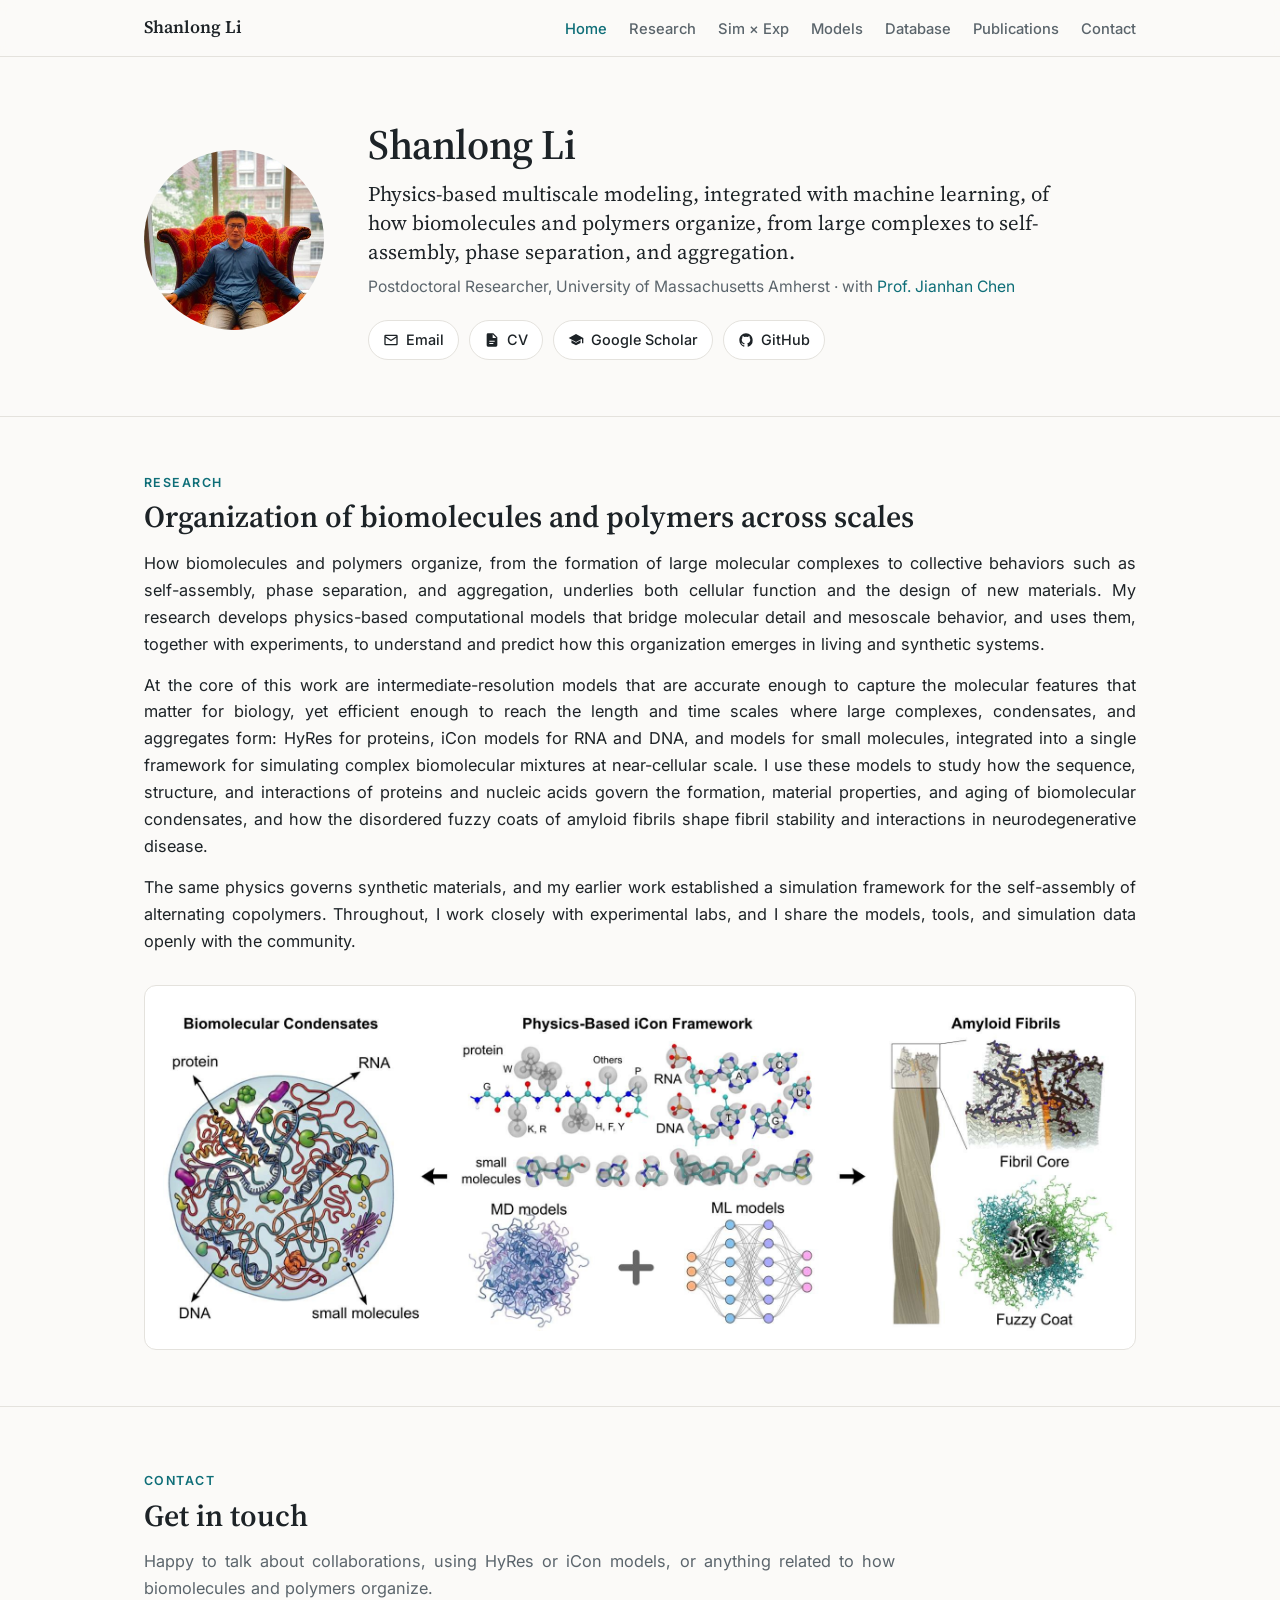
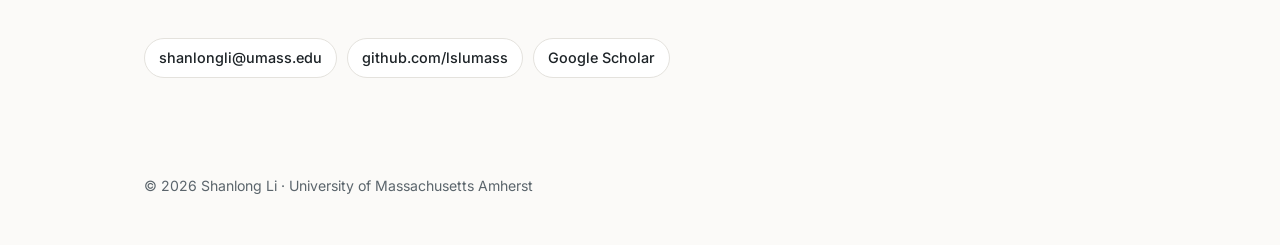
==== index.html @ cb56fe0e "Reframe research as organization, add ML, rename Sim x Exp, justify text Co-Authored-By: Claude Opus" ====
<!DOCTYPE html>
<html lang="en">
<head>
<meta charset="UTF-8">
<meta name="viewport" content="width=device-width, initial-scale=1.0">
<title>Shanlong Li — Multiscale Modeling of Biomolecules and Polymers</title>
<meta name="description" content="Shanlong Li, postdoctoral researcher at UMass Amherst, develops physics-based multiscale models, integrated with machine learning, to study biomolecular condensates, amyloid fibrils, and polymer self-assembly.">
<meta property="og:title" content="Shanlong Li — Multiscale Modeling of Biomolecules and Polymers">
<meta property="og:description" content="Physics-based multiscale modeling, integrated with machine learning, of how biomolecules and polymers organize, from large complexes to self-assembly, phase separation, and aggregation.">
<meta property="og:type" content="website">
<meta property="og:url" content="https://lslumass.github.io/">
<meta property="og:image" content="https://lslumass.github.io/images/profile.jpg">
<link rel="preconnect" href="https://fonts.googleapis.com">
<link rel="preconnect" href="https://fonts.gstatic.com" crossorigin>
<link href="https://fonts.googleapis.com/css2?family=Inter:wght@400;500;600&family=Source+Serif+4:opsz,wght@8..60,500;8..60,600&display=swap" rel="stylesheet">
<link rel="stylesheet" href="css/site.css">
</head>
<body>

<nav class="nav" aria-label="Site">
  <div class="wrap">
    <a class="brand" href="index.html">Shanlong Li</a>
    <ul>
      <li><a href="index.html" aria-current="page">Home</a></li>
      <li><a href="research.html">Research</a></li>
      <li><a href="collaborations.html">Sim × Exp</a></li>
      <li><a href="models.html">Models</a></li>
      <li><a href="database.html">Database</a></li>
      <li><a href="publications.html">Publications</a></li>
      <li><a href="index.html#contact">Contact</a></li>
    </ul>
  </div>
</nav>

<header class="hero" id="top">
  <div class="wrap">
    <img src="images/profile.jpg" alt="Portrait of Shanlong Li" width="180" height="180">
    <div>
      <h1>Shanlong Li</h1>
      <p class="tagline">Physics-based multiscale modeling, integrated with machine learning, of how biomolecules and polymers organize, from large complexes to self-assembly, phase separation, and aggregation.</p>
      <p class="role">Postdoctoral Researcher, University of Massachusetts Amherst · with <a href="https://mdlab-um.github.io/lab/" target="_blank" rel="noopener">Prof. Jianhan Chen</a></p>
      <div class="links">
        <a class="btn" href="mailto:shanlongli@umass.edu">
          <svg viewBox="0 0 24 24" aria-hidden="true"><path d="M4 4h16a2 2 0 0 1 2 2v12a2 2 0 0 1-2 2H4a2 2 0 0 1-2-2V6a2 2 0 0 1 2-2zm0 2v.4l8 5.1 8-5.1V6H4zm16 2.75-8 5.1-8-5.1V18h16V8.75z"/></svg>Email</a>
        <a class="btn" href="cv.pdf" target="_blank" rel="noopener">
          <svg viewBox="0 0 24 24" aria-hidden="true"><path d="M6 2h8l6 6v12a2 2 0 0 1-2 2H6a2 2 0 0 1-2-2V4a2 2 0 0 1 2-2zm7 1.5V9h5.5L13 3.5zM8 13v1.6h8V13H8zm0 3.4V18h6v-1.6H8z"/></svg>CV</a>
        <a class="btn" href="https://scholar.google.com/citations?user=8XlBe40AAAAJ&hl=en" target="_blank" rel="noopener">
          <svg viewBox="0 0 24 24" aria-hidden="true"><path d="M12 3 1 9l11 6 9-4.91V17h2V9L12 3zm-6.82 9.4v4L12 20l6.82-3.6v-4L12 16l-6.82-3.6z"/></svg>Google Scholar</a>
        <a class="btn" href="https://github.com/lslumass" target="_blank" rel="noopener">
          <svg viewBox="0 0 24 24" aria-hidden="true"><path d="M12 2C6.48 2 2 6.5 2 12.25c0 4.52 2.87 8.36 6.84 9.72.5.09.66-.22.66-.48l-.01-1.7c-2.78.62-3.37-1.36-3.37-1.36-.45-1.18-1.11-1.49-1.11-1.49-.91-.64.07-.63.07-.63 1 .07 1.53 1.06 1.53 1.06.9 1.56 2.36 1.11 2.94.85.09-.66.35-1.11.63-1.36-2.22-.26-4.56-1.14-4.56-5.05 0-1.12.39-2.04 1.03-2.76-.1-.26-.45-1.29.1-2.68 0 0 .84-.28 2.76 1.05a9.15 9.15 0 0 1 5.02 0c1.93-1.33 2.76-1.05 2.76-1.05.55 1.39.2 2.41.1 2.68.64.72 1.03 1.64 1.03 2.76 0 3.92-2.34 4.78-4.57 5.04.36.32.68.95.68 1.91l-.01 2.84c0 .26.17.57.67.47A10.1 10.1 0 0 0 22 12.25C22 6.58 17.52 2 12 2z"/></svg>GitHub</a>
      </div>
    </div>
  </div>
</header>

<main>

<section id="summary" class="home-summary">
  <div class="wrap">
    <p class="eyebrow">Research</p>
    <h2>Organization of biomolecules and polymers across scales</h2>
    <div class="home-text">
      <p>How biomolecules and polymers organize, from the formation of large molecular complexes to collective behaviors such as self-assembly, phase separation, and aggregation, underlies both cellular function and the design of new materials. My research develops physics-based computational models that bridge molecular detail and mesoscale behavior, and uses them, together with experiments, to understand and predict how this organization emerges in living and synthetic systems.</p>
      <p>At the core of this work are intermediate-resolution models that are accurate enough to capture the molecular features that matter for biology, yet efficient enough to reach the length and time scales where large complexes, condensates, and aggregates form: HyRes for proteins, iCon models for RNA and DNA, and models for small molecules, integrated into a single framework for simulating complex biomolecular mixtures at near-cellular scale. I use these models to study how the sequence, structure, and interactions of proteins and nucleic acids govern the formation, material properties, and aging of biomolecular condensates, and how the disordered fuzzy coats of amyloid fibrils shape fibril stability and interactions in neurodegenerative disease.</p>
      <p>The same physics governs synthetic materials, and my earlier work established a simulation framework for the self-assembly of alternating copolymers. Throughout, I work closely with experimental labs, and I share the models, tools, and simulation data openly with the community.</p>
    </div>
    <figure class="home-overview">
      <img src="images/home_overview.jpg" alt="Physics-based iCon framework: intermediate-resolution protein, nucleic acid, and small-molecule models combined with machine learning, applied to biomolecular condensates and amyloid fibrils with their fuzzy coats" width="2050" height="704" loading="lazy">
    </figure>
  </div>
</section>

<section id="contact">
  <div class="wrap">
    <p class="eyebrow">Contact</p>
    <h2>Get in touch</h2>
    <p class="lede">Happy to talk about collaborations, using HyRes or iCon models, or anything related to how biomolecules and polymers organize.</p>
    <div class="contact-grid">
      <a class="btn" href="mailto:shanlongli@umass.edu">shanlongli@umass.edu</a>
      <a class="btn" href="https://github.com/lslumass" target="_blank" rel="noopener">github.com/lslumass</a>
      <a class="btn" href="https://scholar.google.com/citations?user=8XlBe40AAAAJ&hl=en" target="_blank" rel="noopener">Google Scholar</a>
    </div>
  </div>
</section>

</main>

<footer>
  <div class="wrap">© 2026 Shanlong Li · University of Massachusetts Amherst</div>
</footer>
</body>
</html>
---- css/site.css ----
:root {
    --bg: #fbfaf8;
    --surface: #ffffff;
    --text: #1d2327;
    --muted: #5b656c;
    --line: #e4e2dd;
    --accent: #0e6e78;
    --accent-soft: #e3f1f2;
    --mark: #b4541a;
    --figure-bg: #ffffff;
    --shadow: 0 1px 2px rgba(0,0,0,.04), 0 4px 16px rgba(0,0,0,.04);
    --serif: "Source Serif 4", Georgia, "Times New Roman", serif;
    --sans: "Inter", system-ui, -apple-system, "Segoe UI", sans-serif;
  }
  @media (prefers-color-scheme: dark) {
    :root:not([data-theme="light"]) {
      --bg: #121619;
      --surface: #1a2024;
      --text: #e6e9eb;
      --muted: #9aa5ac;
      --line: #2b3439;
      --accent: #5cc3cc;
      --accent-soft: #173136;
      --mark: #f0a46c;
      --shadow: none;
    }
  }
  :root[data-theme="dark"] {
    --bg: #121619; --surface: #1a2024; --text: #e6e9eb; --muted: #9aa5ac;
    --line: #2b3439; --accent: #5cc3cc; --accent-soft: #173136; --mark: #f0a46c; --shadow: none;
  }

  * { box-sizing: border-box; margin: 0; padding: 0; }
  html { scroll-padding-top: 72px; }
  body {
    font-family: var(--sans);
    font-size: 16px;
    line-height: 1.65;
    color: var(--text);
    background: var(--bg);
    -webkit-font-smoothing: antialiased;
  }
  a { color: var(--accent); text-decoration: none; }
  a:hover { text-decoration: underline; }
  img { max-width: 100%; height: auto; display: block; }
  .wrap { max-width: 1040px; margin: 0 auto; padding: 0 24px; }

  /* Nav */
  .nav {
    position: sticky; top: 0; z-index: 10;
    background: color-mix(in srgb, var(--bg) 88%, transparent);
    backdrop-filter: blur(8px);
    border-bottom: 1px solid var(--line);
  }
  .nav .wrap { display: flex; align-items: center; justify-content: space-between; gap: 16px; height: 56px; }
  .nav .brand { font-family: var(--serif); font-weight: 600; font-size: 1.1rem; color: var(--text); white-space: nowrap; }
  .nav ul { list-style: none; display: flex; gap: 22px; overflow-x: auto; scrollbar-width: none; }
  .nav ul::-webkit-scrollbar { display: none; }
  .nav ul a { color: var(--muted); font-size: .92rem; font-weight: 500; white-space: nowrap; }
  .nav ul a:hover { color: var(--accent); text-decoration: none; }

  /* Hero */
  .hero { padding: 64px 0 56px; border-bottom: 1px solid var(--line); }
  .hero .wrap { display: grid; grid-template-columns: 180px 1fr; gap: 44px; align-items: center; }
  .hero img { width: 180px; height: 180px; border-radius: 50%; object-fit: cover; }
  .hero h1 { font-family: var(--serif); font-weight: 600; font-size: 2.6rem; line-height: 1.15; letter-spacing: -.01em; }
  .hero .tagline { font-family: var(--serif); font-size: 1.3rem; color: var(--text); margin: 10px 0 8px; line-height: 1.4; max-width: 34em; }
  .hero .role { color: var(--muted); font-size: .98rem; }
  .links { display: flex; flex-wrap: wrap; gap: 10px; margin-top: 20px; }
  .btn {
    display: inline-flex; align-items: center; gap: 7px;
    padding: 7px 14px; border: 1px solid var(--line); border-radius: 999px;
    font-size: .9rem; font-weight: 500; color: var(--text); background: var(--surface);
  }
  .btn:hover { border-color: var(--accent); color: var(--accent); text-decoration: none; }
  .btn svg { width: 16px; height: 16px; fill: currentColor; }

  /* Sections */
  section { padding: 64px 0; border-bottom: 1px solid var(--line); }
  section:last-of-type { border-bottom: none; }
  .eyebrow { font-size: .78rem; font-weight: 600; letter-spacing: .12em; text-transform: uppercase; color: var(--accent); margin-bottom: 6px; }
  h2 { font-family: var(--serif); font-weight: 600; font-size: 1.9rem; line-height: 1.2; margin-bottom: 14px; }
  .lede { color: var(--muted); max-width: 46em; margin-bottom: 36px; font-size: 1.02rem; }

  /* Research themes */
  .theme { display: grid; grid-template-columns: 1fr auto; gap: 48px; align-items: center; padding: 32px 0; border-top: 1px solid var(--line); }
  .theme:first-of-type { border-top: none; padding-top: 0; }
  .theme .num { font-family: var(--serif); color: var(--accent); font-size: 1rem; font-weight: 600; }
  .theme h3 { font-family: var(--serif); font-weight: 600; font-size: 1.35rem; line-height: 1.3; margin: 2px 0 10px; }
  .theme p { color: var(--text); margin-bottom: 12px; }
  .theme .key { font-size: .9rem; color: var(--muted); }
  .theme .key a { font-weight: 500; }
  .figs { display: grid; gap: 12px; }
  figure { background: var(--figure-bg); border: 1px solid var(--line); border-radius: 10px; padding: 12px; }
  figure figcaption { font-size: .75rem; font-weight: 600; letter-spacing: .08em; text-transform: uppercase; color: #3d474d; margin: 0 0 8px 2px; }
  figure img { margin: 0 auto; }
  .figs figure.fig-sm, .figs figure.fig-md { width: fit-content; max-width: 100%; margin: 0 auto; }
  figure.fig-sm img { width: 300px; max-width: 100%; }
  figure.fig-xs img { width: 240px; }
  figure.fig-md img { width: 320px; max-width: 100%; }
  .theme-wide { grid-template-columns: 1fr; gap: 20px; }
  .theme-wide > div:first-child { max-width: 46em; }
  .tiles { display: grid; grid-template-columns: repeat(4, 1fr); gap: 14px; }
  .tile { padding: 10px; display: flex; flex-direction: column; }
  .tile img { aspect-ratio: 1; object-fit: contain; width: 100%; }
  .tile figcaption { text-transform: none; letter-spacing: 0; font-size: .85rem; font-weight: 600; margin: 8px 2px 0; display: flex; flex-direction: column; gap: 1px; }
  .tile figcaption a { font-weight: 500; font-size: .8rem; color: #0e6e78; }
  .collab-grid { margin: 10px 0 26px; }
  .collab-card figcaption { display: flex; flex-direction: column; gap: 1px; }
  .collab-card figcaption .lab { font-weight: 400; color: var(--muted); font-size: .8rem; }
  .collab-card figcaption .refs { font-weight: 500; font-size: .8rem; }
  #collaborations .tiles-label { margin: 0; }
  .tiles-label { font-size: .78rem; font-weight: 600; letter-spacing: .1em; text-transform: uppercase; color: var(--muted); margin: 6px 0 -8px; }
  .tile-groups { display: grid; grid-template-columns: 1fr 1fr; gap: 20px; }
  .tile-groups .tiles-label { margin: 0 0 8px; }
  .tiles-compact { gap: 8px; }
  .tiles-4 { max-width: 620px; }
  .tiles-compact .tile { padding: 6px; border-radius: 8px; }
  .tiles-compact .tile figcaption { font-size: .74rem; margin: 6px 1px 0; line-height: 1.3; }
  .tiles-compact .tile figcaption a { font-size: inherit; font-weight: 600; }

  /* Models cards */
  .cards { display: grid; grid-template-columns: repeat(2, 1fr); gap: 18px; }
  .card { background: var(--surface); border: 1px solid var(--line); border-radius: 12px; padding: 22px; box-shadow: var(--shadow); display: flex; flex-direction: column; }
  .card .tag { font-size: .75rem; font-weight: 600; color: var(--accent); background: var(--accent-soft); border-radius: 999px; padding: 2px 10px; align-self: flex-start; margin-bottom: 10px; }
  .card h3 { font-family: var(--serif); font-size: 1.25rem; font-weight: 600; margin-bottom: 6px; }
  .card p { color: var(--muted); font-size: .95rem; margin-bottom: 14px; flex: 1; }
  .card .actions { display: flex; flex-wrap: wrap; gap: 6px 16px; font-size: .9rem; font-weight: 500; }
  .db-rows { display: grid; gap: 18px; }
  .db-row { display: grid; grid-template-columns: 1fr auto; gap: 28px; align-items: center; background: var(--surface); border: 1px solid var(--line); border-radius: 12px; padding: 22px; box-shadow: var(--shadow); }
  .db-text .tag { font-size: .75rem; font-weight: 600; color: var(--accent); background: var(--accent-soft); border-radius: 999px; padding: 2px 10px; display: inline-block; margin-bottom: 10px; }
  .db-text h3 { font-family: var(--serif); font-size: 1.25rem; font-weight: 600; margin-bottom: 6px; }
  .db-text p { color: var(--muted); font-size: .95rem; margin-bottom: 14px; }
  .db-text .actions { display: flex; flex-wrap: wrap; gap: 6px 16px; font-size: .9rem; font-weight: 500; }
  .db-row figure { margin: 0; }
  .db-fig img { width: 130px; max-width: 100%; }
  .db-fig-sm img { width: 115px; }
  .soon { font-size: .85rem; font-weight: 500; color: var(--muted); font-style: italic; }
  .more-tools { margin-top: 26px; font-size: .93rem; color: var(--muted); }
  .more-tools strong { color: var(--text); font-weight: 600; }

  /* Publications */
  .filters { display: flex; flex-wrap: wrap; gap: 8px; margin-bottom: 22px; }
  .chip { font: inherit; font-size: .88rem; font-weight: 500; padding: 5px 14px; border-radius: 999px; border: 1px solid var(--line); background: var(--surface); color: var(--muted); cursor: pointer; }
  .chip[aria-pressed="true"] { background: var(--accent); border-color: var(--accent); color: var(--bg); }
  .pubs { list-style: none; }
  .pub { display: grid; grid-template-columns: 64px 1fr 200px; gap: 20px; align-items: start; padding: 18px 0; border-top: 1px solid var(--line); }
  .pub:first-child { border-top: none; }
  .pub[hidden] { display: none; }
  .pub .yr { font-family: var(--serif); font-weight: 600; color: var(--muted); padding-top: 1px; }
  .pub .title { font-weight: 600; line-height: 1.45; }
  .pub .title a { color: var(--text); }
  .pub .title a:hover { color: var(--accent); }
  .pub .authors { font-size: .92rem; color: var(--muted); margin-top: 3px; }
  .pub .authors b { color: var(--text); font-weight: 600; }
  .pub .venue { font-size: .92rem; font-style: italic; color: var(--muted); }
  .pub .badge { font-style: normal; font-size: .72rem; font-weight: 600; color: var(--mark); border: 1px solid currentColor; border-radius: 4px; padding: 0 5px; margin-left: 6px; vertical-align: 1px; }
  .pub .toc { display: flex; align-items: center; justify-content: center; height: 120px; padding: 6px; background: #fff; border: 1px solid var(--line); border-radius: 8px; overflow: hidden; transition: border-color .15s; }
  .pub .toc:hover { border-color: var(--accent); }
  .pub .toc img { max-width: 100%; max-height: 100%; object-fit: contain; }
  .more-pubs { margin-top: 18px; font: inherit; font-size: .9rem; font-weight: 500; padding: 7px 16px; border-radius: 999px; border: 1px solid var(--line); background: var(--surface); color: var(--accent); cursor: pointer; }
  .more-pubs:hover { border-color: var(--accent); }
  .full-list { margin-top: 22px; font-weight: 500; }


  /* Contact */
  .contact-grid { display: flex; flex-wrap: wrap; gap: 10px; }

  footer { padding: 32px 0 48px; color: var(--muted); font-size: .88rem; }

  @media (max-width: 820px) {
    .theme { grid-template-columns: 1fr; gap: 20px; }
    .cards { grid-template-columns: 1fr; }
    .db-row { grid-template-columns: 1fr; gap: 16px; }
    .tiles { grid-template-columns: repeat(2, 1fr); }
    .tile-groups { grid-template-columns: 1fr; }
    .tiles-compact { grid-template-columns: repeat(4, 1fr); }
  }
  @media (max-width: 640px) {
    .wrap { padding: 0 16px; }
    .nav .brand { display: none; }
    .nav .wrap { justify-content: flex-start; }
    .nav .wrap { height: auto; padding-top: 8px; padding-bottom: 8px; }
    .nav ul { gap: 4px 14px; flex-wrap: wrap; overflow: visible; }
    .nav ul a { font-size: .82rem; }
    .hero { padding: 40px 0; }
    .hero .wrap { grid-template-columns: 1fr; gap: 20px; }
    .hero img { width: 120px; height: 120px; }
    .hero h1 { font-size: 2rem; }
    .hero .tagline { font-size: 1.12rem; }
    section { padding: 44px 0; }
    h2 { font-size: 1.55rem; }
    .pub { grid-template-columns: 1fr; gap: 2px; }
    .pub .toc { order: 3; margin-top: 10px; width: 100%; max-width: 240px; height: 130px; }
    .tiles-compact { grid-template-columns: repeat(2, 1fr); }
  }

  /* Multi-page additions */
  .nav ul a[aria-current="page"] { color: var(--accent); }
  .page-top { padding-top: 48px; }
  .home-summary { padding: 56px 0; border-bottom: 1px solid var(--line); }
  .home-text { max-width: none; }
  .home-text p { margin-bottom: 14px; font-size: 1.02rem; }
  .home-figs { display: grid; grid-template-columns: repeat(3, 1fr); gap: 18px; margin-top: 30px; }
  .home-figs a { display: flex; align-items: center; justify-content: center; background: var(--figure-bg); border: 1px solid var(--line); border-radius: 12px; padding: 14px; height: 230px; }
  .home-figs a:hover { border-color: var(--accent); }
  .home-overview { margin-top: 30px; background: var(--figure-bg); border: 1px solid var(--line); border-radius: 12px; padding: 18px; }
  .home-overview img { width: 100%; }
  .home-figs img { max-height: 200px; width: auto; max-width: 100%; }
  @media (max-width: 820px) { .home-figs { grid-template-columns: 1fr; } }

  /* Justified body text */
  .home-text p, .lede, .theme p:not(.key), .db-text p, .card p {
    text-align: justify; hyphens: auto; -webkit-hyphens: auto;
  }
  @media (max-width: 640px) {
    .home-text p, .lede, .theme p:not(.key), .db-text p, .card p { text-align: left; }
  }
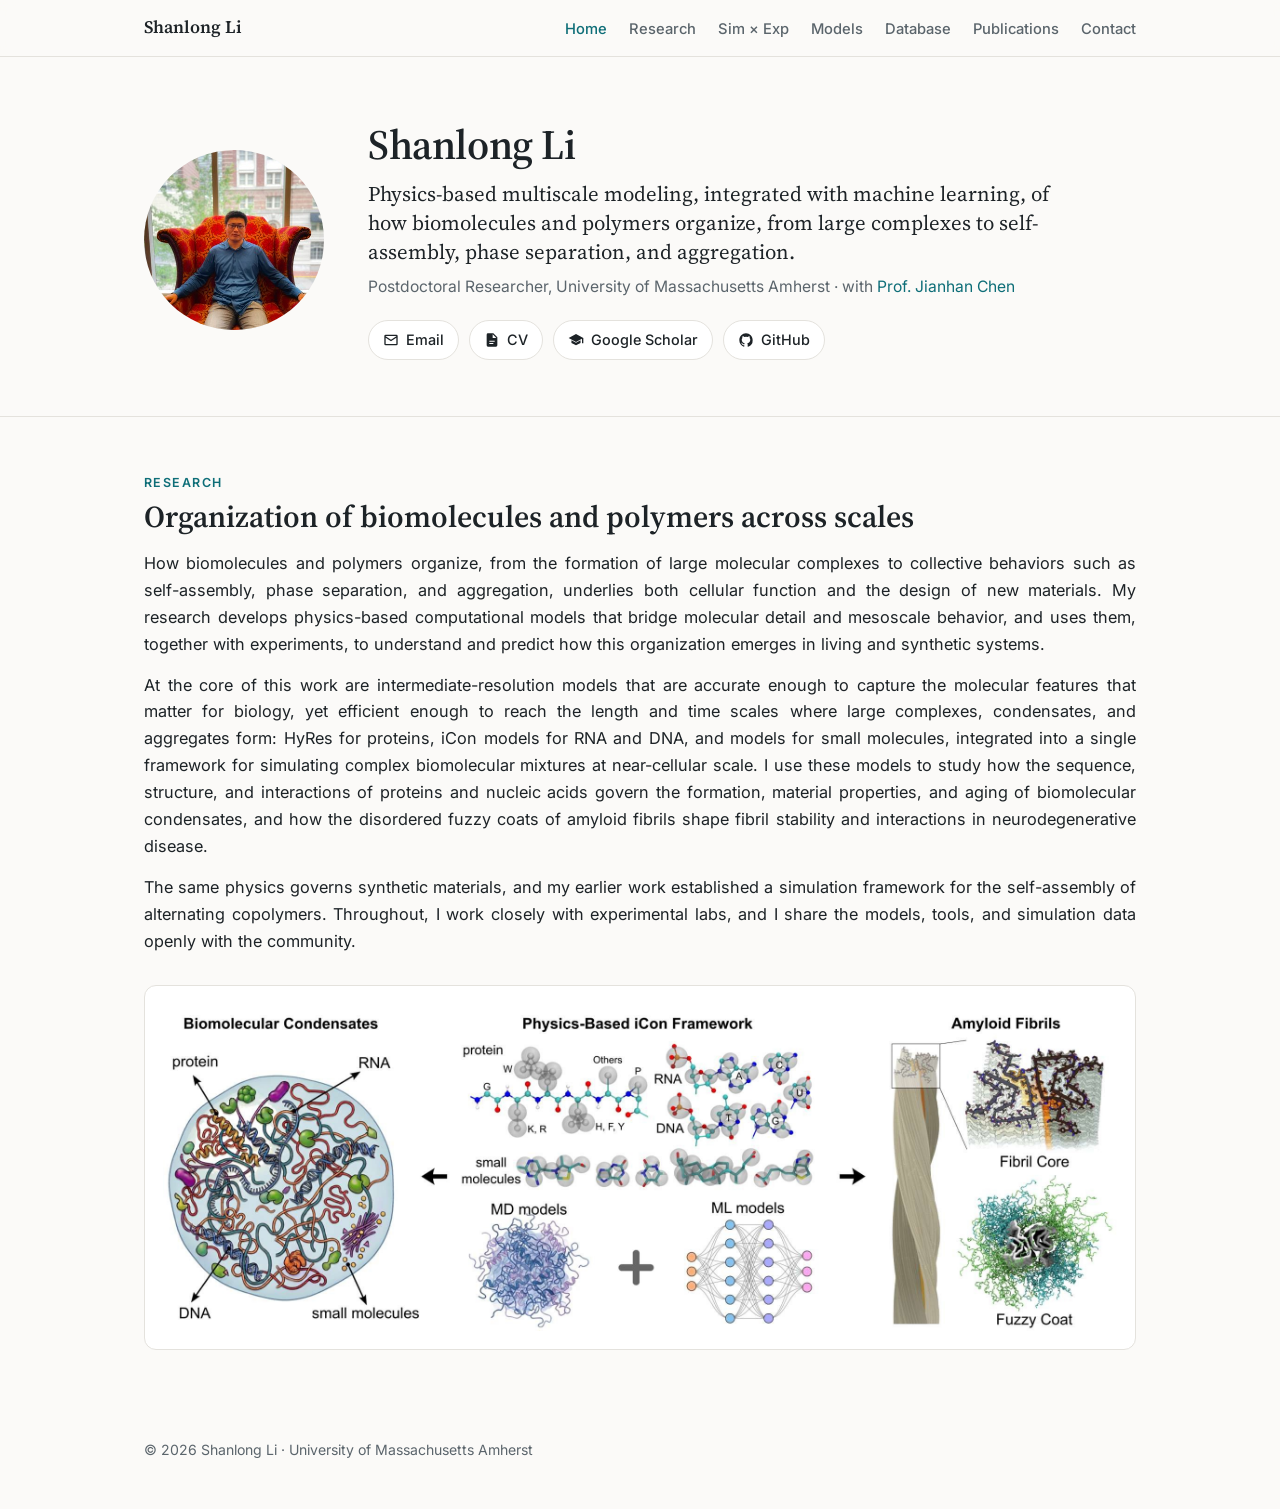
==== commit 9d132498: "Add separate Contact page Co-Authored-By: Claude Opus 5.5 <noreply@anthropic.com>" ====
--- a/index.html
+++ b/index.html
@@ -27,7 +27,7 @@
       <li><a href="models.html">Models</a></li>
       <li><a href="database.html">Database</a></li>
       <li><a href="publications.html">Publications</a></li>
-      <li><a href="index.html#contact">Contact</a></li>
+      <li><a href="contact.html">Contact</a></li>
     </ul>
   </div>
 </nav>
@@ -70,18 +70,6 @@
   </div>
 </section>
 
-<section id="contact">
-  <div class="wrap">
-    <p class="eyebrow">Contact</p>
-    <h2>Get in touch</h2>
-    <p class="lede">Happy to talk about collaborations, using HyRes or iCon models, or anything related to how biomolecules and polymers organize.</p>
-    <div class="contact-grid">
-      <a class="btn" href="mailto:shanlongli@umass.edu">shanlongli@umass.edu</a>
-      <a class="btn" href="https://github.com/lslumass" target="_blank" rel="noopener">github.com/lslumass</a>
-      <a class="btn" href="https://scholar.google.com/citations?user=8XlBe40AAAAJ&hl=en" target="_blank" rel="noopener">Google Scholar</a>
-    </div>
-  </div>
-</section>
 
 </main>
 
--- a/css/site.css
+++ b/css/site.css
@@ -122,6 +122,12 @@
   /* Models cards */
   .cards { display: grid; grid-template-columns: repeat(2, 1fr); gap: 18px; }
   .card { background: var(--surface); border: 1px solid var(--line); border-radius: 12px; padding: 22px; box-shadow: var(--shadow); display: flex; flex-direction: column; }
+  .card-fig { margin: -6px -6px 16px; height: 200px; display: flex; align-items: center; justify-content: center; background: #fff; border: 1px solid var(--line); border-radius: 8px; padding: 10px; }
+  .card-fig img { max-width: 100%; max-height: 100%; object-fit: contain; }
+  .model-rows { grid-template-columns: 1fr; }
+  .model-rows .card { flex-direction: row; align-items: center; gap: 28px; }
+  .model-rows .card-body { flex: 1; display: flex; flex-direction: column; }
+  .model-rows .card-fig { margin: 0; flex: 0 0 220px; height: 130px; order: 2; }
   .card .tag { font-size: .75rem; font-weight: 600; color: var(--accent); background: var(--accent-soft); border-radius: 999px; padding: 2px 10px; align-self: flex-start; margin-bottom: 10px; }
   .card h3 { font-family: var(--serif); font-size: 1.25rem; font-weight: 600; margin-bottom: 6px; }
   .card p { color: var(--muted); font-size: .95rem; margin-bottom: 14px; flex: 1; }
@@ -171,6 +177,8 @@
   @media (max-width: 820px) {
     .theme { grid-template-columns: 1fr; gap: 20px; }
     .cards { grid-template-columns: 1fr; }
+    .model-rows .card { flex-direction: column; align-items: stretch; gap: 14px; }
+    .model-rows .card-fig { flex-basis: auto; width: 100%; max-width: 260px; height: 120px; order: -1; }
     .db-row { grid-template-columns: 1fr; gap: 16px; }
     .tiles { grid-template-columns: repeat(2, 1fr); }
     .tile-groups { grid-template-columns: 1fr; }
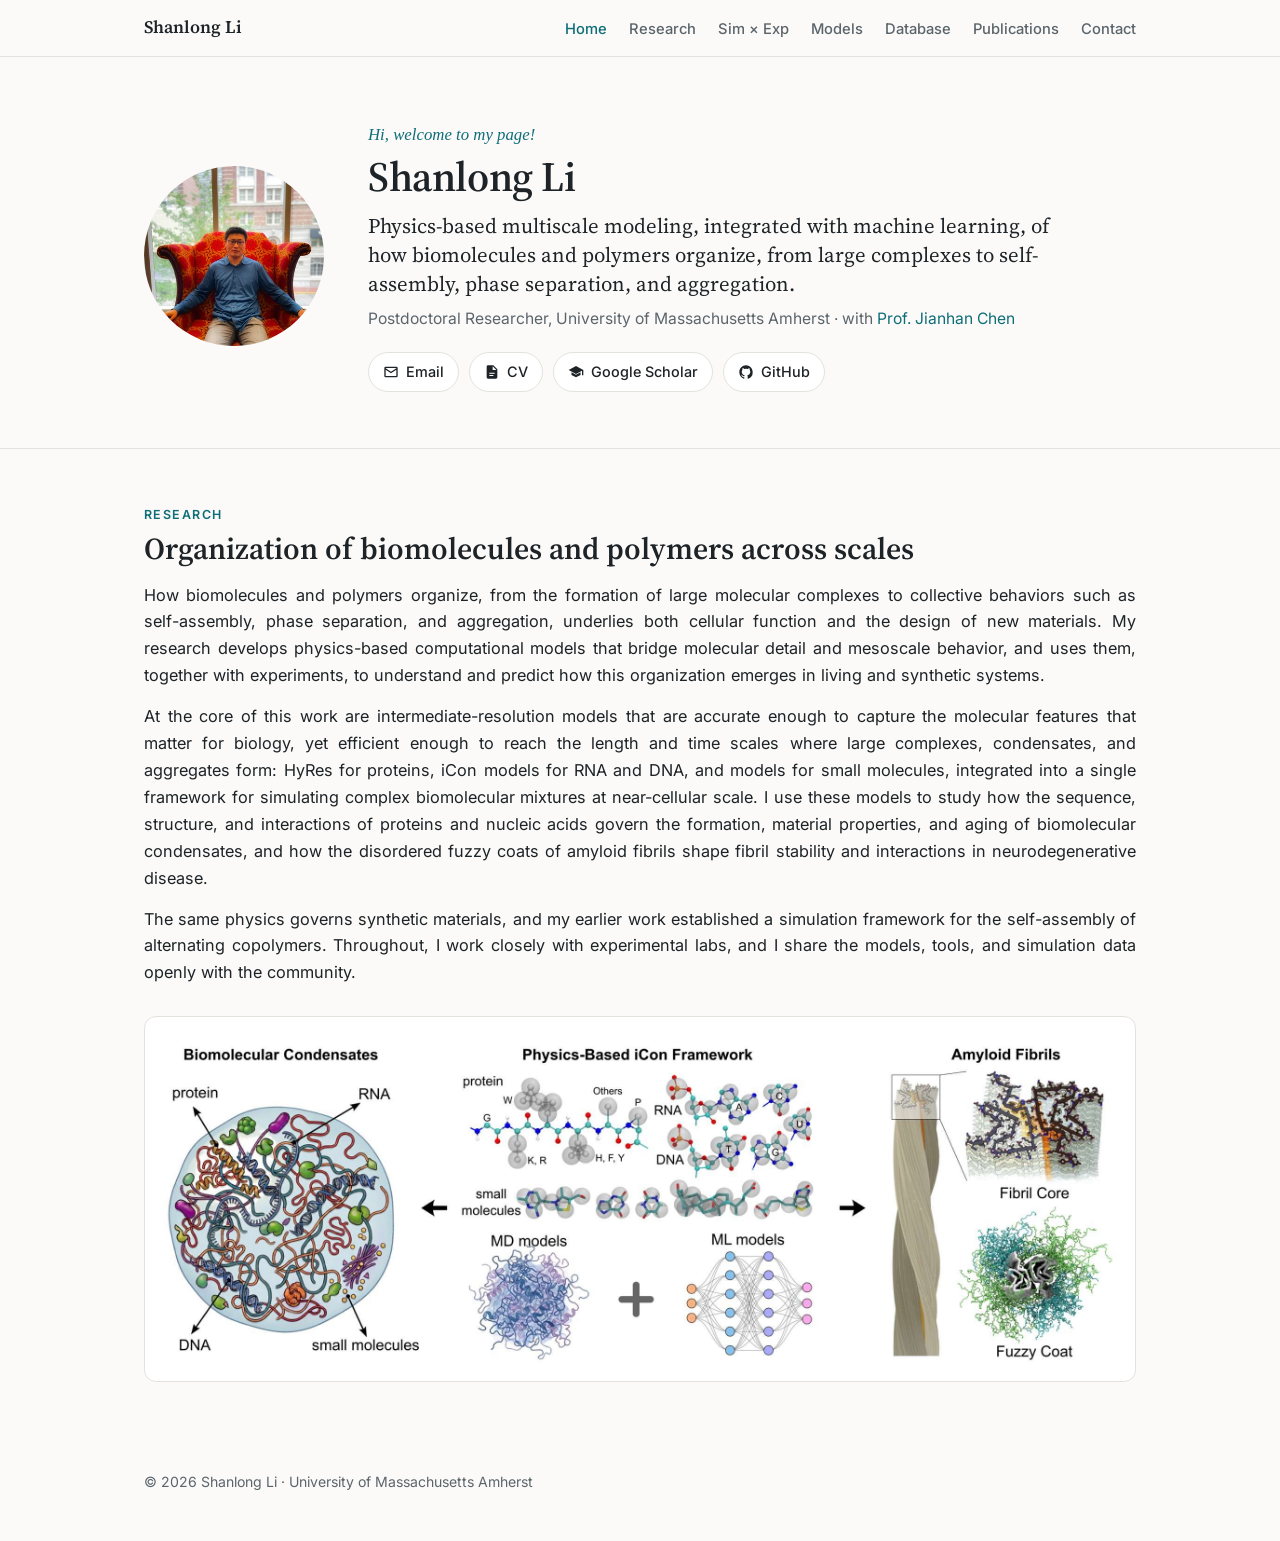
==== commit c37a7afc: "Home: add welcome line above name Co-Authored-By: Claude Opus 5.5 <noreply@anthropic.com>" ====
--- a/index.html
+++ b/index.html
@@ -13,7 +13,10 @@
 <link rel="preconnect" href="https://fonts.googleapis.com">
 <link rel="preconnect" href="https://fonts.gstatic.com" crossorigin>
 <link href="https://fonts.googleapis.com/css2?family=Inter:wght@400;500;600&family=Source+Serif+4:opsz,wght@8..60,500;8..60,600&display=swap" rel="stylesheet">
-<link rel="stylesheet" href="css/site.css">
+<link rel="stylesheet" href="css/site.css?v=20261118b">
+<link rel="icon" href="favicon.ico" sizes="any">
+<link rel="icon" type="image/png" href="images/icon-192.png">
+<link rel="apple-touch-icon" href="apple-touch-icon.png">
 </head>
 <body>
 
@@ -36,6 +39,7 @@
   <div class="wrap">
     <img src="images/profile.jpg" alt="Portrait of Shanlong Li" width="180" height="180">
     <div>
+      <p class="welcome">Hi, welcome to my page!</p>
       <h1>Shanlong Li</h1>
       <p class="tagline">Physics-based multiscale modeling, integrated with machine learning, of how biomolecules and polymers organize, from large complexes to self-assembly, phase separation, and aggregation.</p>
       <p class="role">Postdoctoral Researcher, University of Massachusetts Amherst · with <a href="https://mdlab-um.github.io/lab/" target="_blank" rel="noopener">Prof. Jianhan Chen</a></p>
--- a/css/site.css
+++ b/css/site.css
@@ -66,6 +66,7 @@
   .hero h1 { font-family: var(--serif); font-weight: 600; font-size: 2.6rem; line-height: 1.15; letter-spacing: -.01em; }
   .hero .tagline { font-family: var(--serif); font-size: 1.3rem; color: var(--text); margin: 10px 0 8px; line-height: 1.4; max-width: 34em; }
   .hero .role { color: var(--muted); font-size: .98rem; }
+  .hero .welcome { font-family: var(--serif); font-style: italic; font-size: 1.05rem; color: var(--accent); margin-bottom: 4px; }
   .links { display: flex; flex-wrap: wrap; gap: 10px; margin-top: 20px; }
   .btn {
     display: inline-flex; align-items: center; gap: 7px;
@@ -171,6 +172,8 @@
 
   /* Contact */
   .contact-grid { display: flex; flex-wrap: wrap; gap: 10px; }
+  .office { font-style: normal; margin-top: 28px; color: var(--muted); line-height: 1.6; }
+  .office-label { display: block; font-size: .78rem; font-weight: 600; letter-spacing: .12em; text-transform: uppercase; color: var(--accent); margin-bottom: 4px; }
 
   footer { padding: 32px 0 48px; color: var(--muted); font-size: .88rem; }
 
@@ -224,3 +227,70 @@
   @media (max-width: 640px) {
     .home-text p, .lede, .theme p:not(.key), .db-text p, .card p { text-align: left; }
   }
+
+  /* iCon small molecules page */
+  .eyebrow a { color: inherit; }
+  .sm-links { display: flex; flex-wrap: wrap; gap: 6px 18px; font-size: .92rem; font-weight: 500; margin: -18px 0 36px; }
+  .sm-block { display: grid; grid-template-columns: 1fr 420px; gap: 32px; align-items: center; background: var(--surface); border: 1px solid var(--line); border-radius: 12px; padding: 24px; box-shadow: var(--shadow); }
+  .sm-block-lib { align-items: start; margin-top: 8px; }
+  .sm-text .tag { font-size: .75rem; font-weight: 600; color: var(--accent); background: var(--accent-soft); border-radius: 999px; padding: 2px 10px; display: inline-block; margin-bottom: 10px; }
+  .sm-text h3 { font-family: var(--serif); font-size: 1.25rem; font-weight: 600; margin-bottom: 6px; }
+  .sm-text p { color: var(--muted); font-size: .95rem; margin-bottom: 14px; text-align: justify; hyphens: auto; -webkit-hyphens: auto; }
+  .sm-fig { margin: 0; background: #fff; border: 1px solid var(--line); border-radius: 8px; padding: 10px; }
+  .sm-fig img { width: 100%; }
+  .sm-fig figcaption, .sm-gallery figcaption { text-transform: none; letter-spacing: normal; font-weight: 400; font-size: .8rem; color: #5b656c; margin-top: 6px; text-align: center; }
+  .sm-stats { list-style: none; display: flex; flex-wrap: wrap; gap: 10px 28px; margin-top: 4px; }
+  .sm-stats li { display: flex; flex-direction: column; }
+  .sm-stats strong { font-family: var(--serif); font-size: 1.5rem; font-weight: 600; line-height: 1.2; }
+  .sm-stats span { font-size: .8rem; color: var(--muted); }
+  .sm-sub { font-family: var(--serif); font-size: 1.2rem; font-weight: 600; margin: 40px 0 14px; }
+  .sm-steps { list-style: none; counter-reset: s; display: grid; grid-template-columns: repeat(3, 1fr); gap: 14px; }
+  .sm-steps li { counter-increment: s; background: var(--surface); border: 1px solid var(--line); border-radius: 10px; padding: 16px 18px; font-size: .92rem; color: var(--muted); }
+  .sm-steps li::before { content: counter(s); display: inline-flex; align-items: center; justify-content: center; width: 24px; height: 24px; border-radius: 50%; background: var(--accent-soft); color: var(--accent); font-weight: 600; font-size: .8rem; margin-bottom: 8px; }
+  .sm-steps strong { color: var(--text); display: block; }
+  .sm-note { font-size: .88rem; color: var(--muted); margin: 12px 0 18px; }
+  .sm-code { background: var(--surface); border: 1px solid var(--line); border-radius: 8px; padding: 12px 16px; overflow-x: auto; font-size: .85rem; margin-bottom: 22px; }
+  .sm-gallery { display: grid; grid-template-columns: repeat(3, 1fr); gap: 14px; }
+  .sm-gallery figure { margin: 0; background: #fff; border: 1px solid var(--line); border-radius: 8px; padding: 10px; display: flex; flex-direction: column; justify-content: space-between; }
+  .sm-gallery img { max-height: 190px; width: auto; max-width: 100%; margin: 0 auto; }
+  .lib-search { display: flex; flex-direction: column; gap: 6px; font-size: .85rem; font-weight: 500; margin-top: 6px; }
+  .lib-search input { font: inherit; font-size: .95rem; padding: 8px 12px; border: 1px solid var(--line); border-radius: 8px; background: var(--bg); color: var(--text); }
+  .lib-search input:focus { outline: 2px solid var(--accent); outline-offset: 1px; }
+  .lib-empty { margin-top: 10px; }
+  .lib-groups { margin-top: 32px; }
+  .lib-group { margin-bottom: 34px; }
+  .lib-group[hidden] { display: none; }
+  .lib-group h4 { font-size: .8rem; font-weight: 600; letter-spacing: .08em; text-transform: uppercase; color: var(--accent); margin-bottom: 12px; padding-bottom: 6px; border-bottom: 1px solid var(--line); }
+  .lib-group .count { color: var(--muted); font-weight: 500; margin-left: 4px; }
+  .mol-grid { list-style: none; display: grid; grid-template-columns: repeat(auto-fill, minmax(200px, 1fr)); gap: 8px; }
+  .mol[hidden] { display: none; }
+  .mol-btn { width: 100%; height: 100%; display: flex; flex-direction: column; gap: 2px; text-align: left; font: inherit; color: inherit; background: var(--surface); border: 1px solid var(--line); border-radius: 8px; padding: 8px 12px; }
+  button.mol-btn { cursor: pointer; transition: border-color .15s; }
+  button.mol-btn:hover { border-color: var(--accent); }
+  button.mol-btn .mol-name { color: var(--accent); }
+  .mol-pending .mol-btn { background: transparent; border-style: dashed; }
+  .mol-soon { font-style: italic; }
+  button.mol-btn:focus-visible { outline: 2px solid var(--accent); outline-offset: 2px; }
+  .mol-img { display: flex; align-items: center; justify-content: center; aspect-ratio: 13 / 10; background: #fff; border-radius: 6px; margin-bottom: 6px; overflow: hidden; }
+  .mol-img img { width: 100%; height: 100%; object-fit: contain; }
+  .mol-none { font-size: .75rem; color: #5b656c; }
+  .mol-name { font-size: .88rem; font-weight: 500; line-height: 1.3; }
+  .mol-meta { display: flex; flex-wrap: wrap; align-items: center; gap: 2px 8px; font-size: .76rem; color: var(--muted); }
+  .mol-meta code, .mol-dlg-types li { font-size: .74rem; color: var(--muted); background: var(--accent-soft); border-radius: 4px; padding: 0 6px; }
+  .mol-dlg { margin: auto; width: min(640px, calc(100vw - 32px)); max-height: calc(100vh - 32px); border: 1px solid var(--line); border-radius: 12px; padding: 20px 22px 22px; background: var(--surface); color: var(--text); }
+  .mol-dlg::backdrop { background: rgba(0,0,0,.45); }
+  .mol-dlg-img { background: #fff; border-radius: 8px; border: 1px solid var(--line); margin-bottom: 14px; aspect-ratio: 13 / 10; max-height: 60vh; display: flex; align-items: center; justify-content: center; overflow: hidden; }
+  .mol-dlg-img img { width: 100%; height: 100%; object-fit: contain; }
+  .mol-dlg h3 { font-family: var(--serif); font-size: 1.3rem; font-weight: 600; }
+  .mol-dlg-meta { color: var(--muted); font-size: .9rem; margin: 2px 0 12px; }
+  .mol-dlg-types-h { font-size: .78rem; font-weight: 600; letter-spacing: .08em; text-transform: uppercase; color: var(--accent); margin-bottom: 6px; }
+  .mol-dlg-types { list-style: none; display: flex; flex-wrap: wrap; gap: 6px; }
+  .mol-dlg-types li { font-family: ui-monospace, SFMono-Regular, Menlo, monospace; font-size: .8rem; padding: 1px 8px; }
+  .mol-close { position: absolute; top: 10px; right: 12px; width: 32px; height: 32px; border-radius: 50%; border: 1px solid var(--line); background: var(--surface); color: var(--text); font-size: 1.2rem; line-height: 1; cursor: pointer; }
+  .mol-close:hover { border-color: var(--accent); color: var(--accent); }
+  @media (max-width: 820px) {
+    .sm-block { grid-template-columns: 1fr; }
+    .sm-fig { max-width: 420px; }
+    .sm-steps, .sm-gallery { grid-template-columns: 1fr; }
+  }
+  @media (max-width: 640px) { .sm-text p { text-align: left; } }
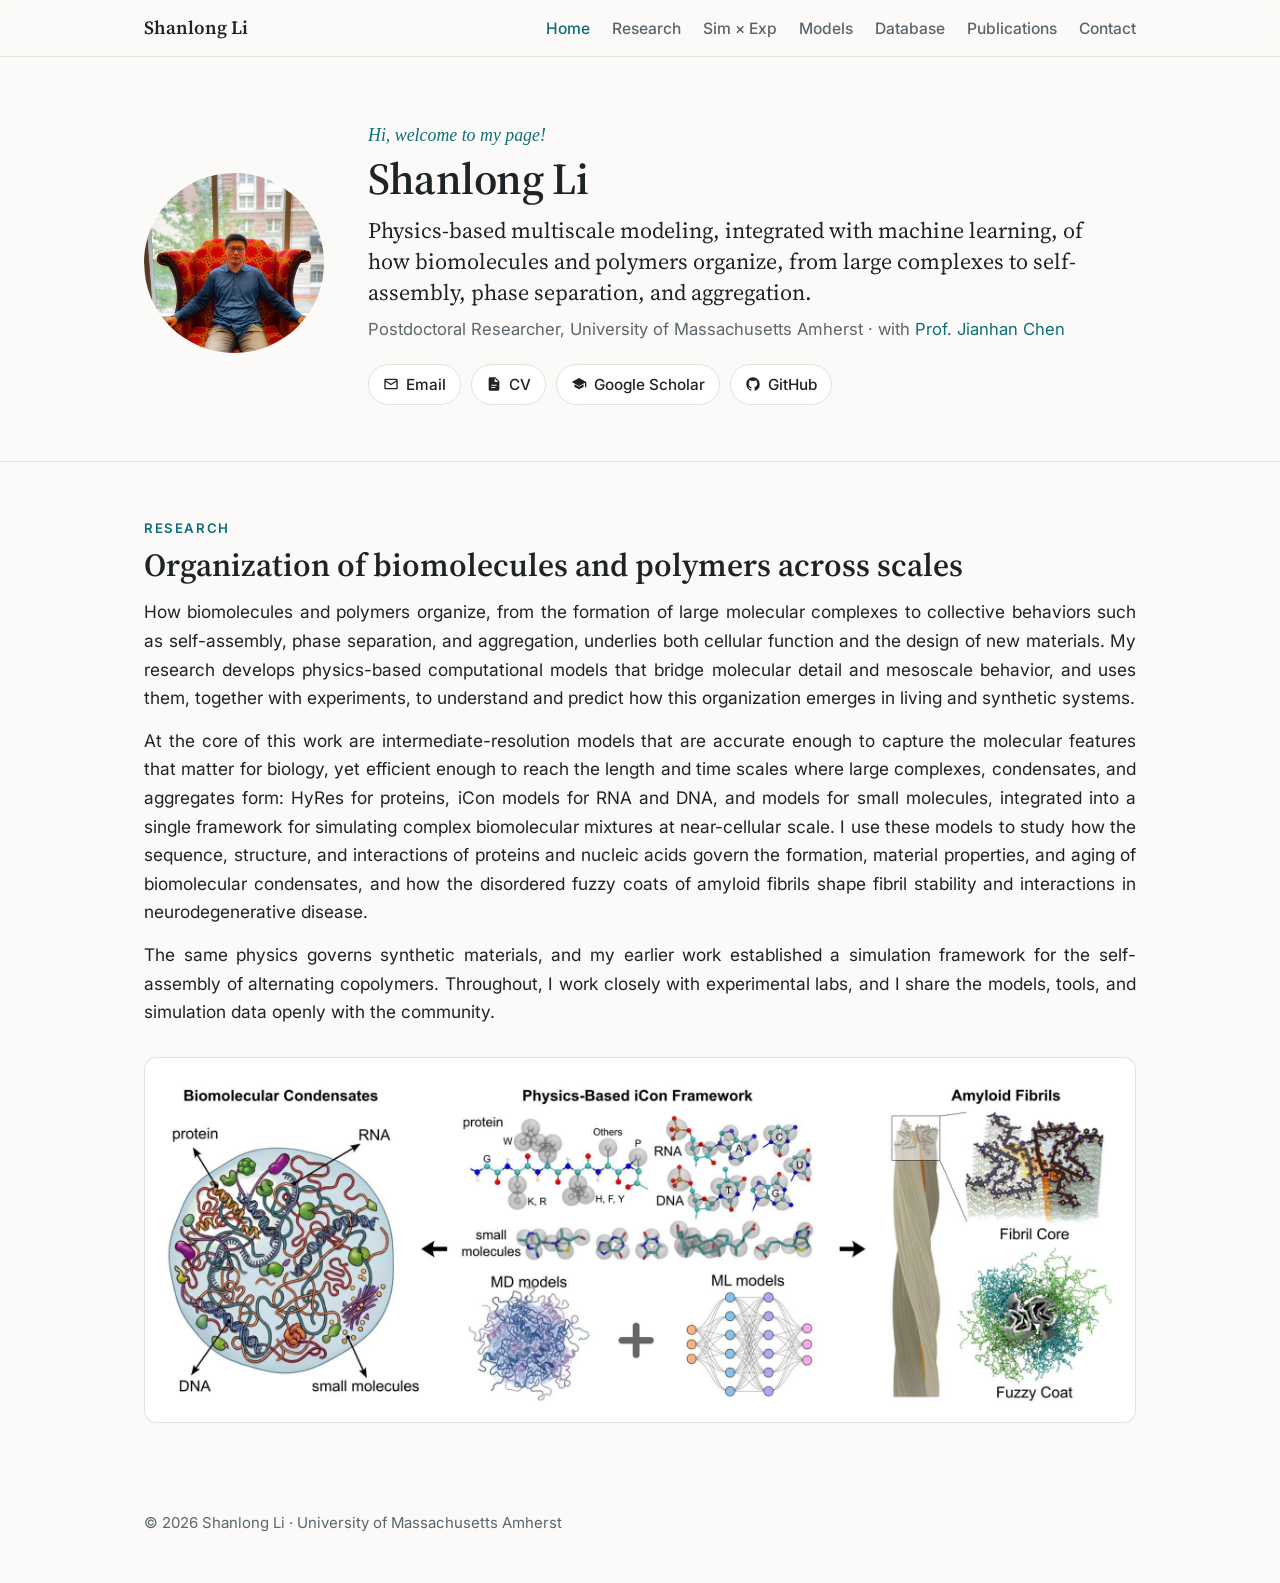
==== commit 8dd0779a: "Increase base font size from 16px to 17px Co-Authored-By: Claude Opus 5.5 <noreply@anthropic.com>" ====
--- a/index.html
+++ b/index.html
@@ -13,7 +13,7 @@
 <link rel="preconnect" href="https://fonts.googleapis.com">
 <link rel="preconnect" href="https://fonts.gstatic.com" crossorigin>
 <link href="https://fonts.googleapis.com/css2?family=Inter:wght@400;500;600&family=Source+Serif+4:opsz,wght@8..60,500;8..60,600&display=swap" rel="stylesheet">
-<link rel="stylesheet" href="css/site.css?v=20261118b">
+<link rel="stylesheet" href="css/site.css?v=20261119c">
 <link rel="icon" href="favicon.ico" sizes="any">
 <link rel="icon" type="image/png" href="images/icon-192.png">
 <link rel="apple-touch-icon" href="apple-touch-icon.png">
--- a/css/site.css
+++ b/css/site.css
@@ -31,10 +31,10 @@
   }
 
   * { box-sizing: border-box; margin: 0; padding: 0; }
-  html { scroll-padding-top: 72px; }
+  html { font-size: 106.25%; scroll-padding-top: 72px; }
   body {
     font-family: var(--sans);
-    font-size: 16px;
+    font-size: 1rem;
     line-height: 1.65;
     color: var(--text);
     background: var(--bg);
@@ -288,6 +288,9 @@
   .mol-dlg-types li { font-family: ui-monospace, SFMono-Regular, Menlo, monospace; font-size: .8rem; padding: 1px 8px; }
   .mol-close { position: absolute; top: 10px; right: 12px; width: 32px; height: 32px; border-radius: 50%; border: 1px solid var(--line); background: var(--surface); color: var(--text); font-size: 1.2rem; line-height: 1; cursor: pointer; }
   .mol-close:hover { border-color: var(--accent); color: var(--accent); }
+  .dye-dlg { width: min(860px, calc(100vw - 32px)); }
+  .dye-dlg .mol-dlg-img { aspect-ratio: 2 / 1; }
+  .dye-note { color: var(--muted); font-size: .88rem; }
   @media (max-width: 820px) {
     .sm-block { grid-template-columns: 1fr; }
     .sm-fig { max-width: 420px; }
